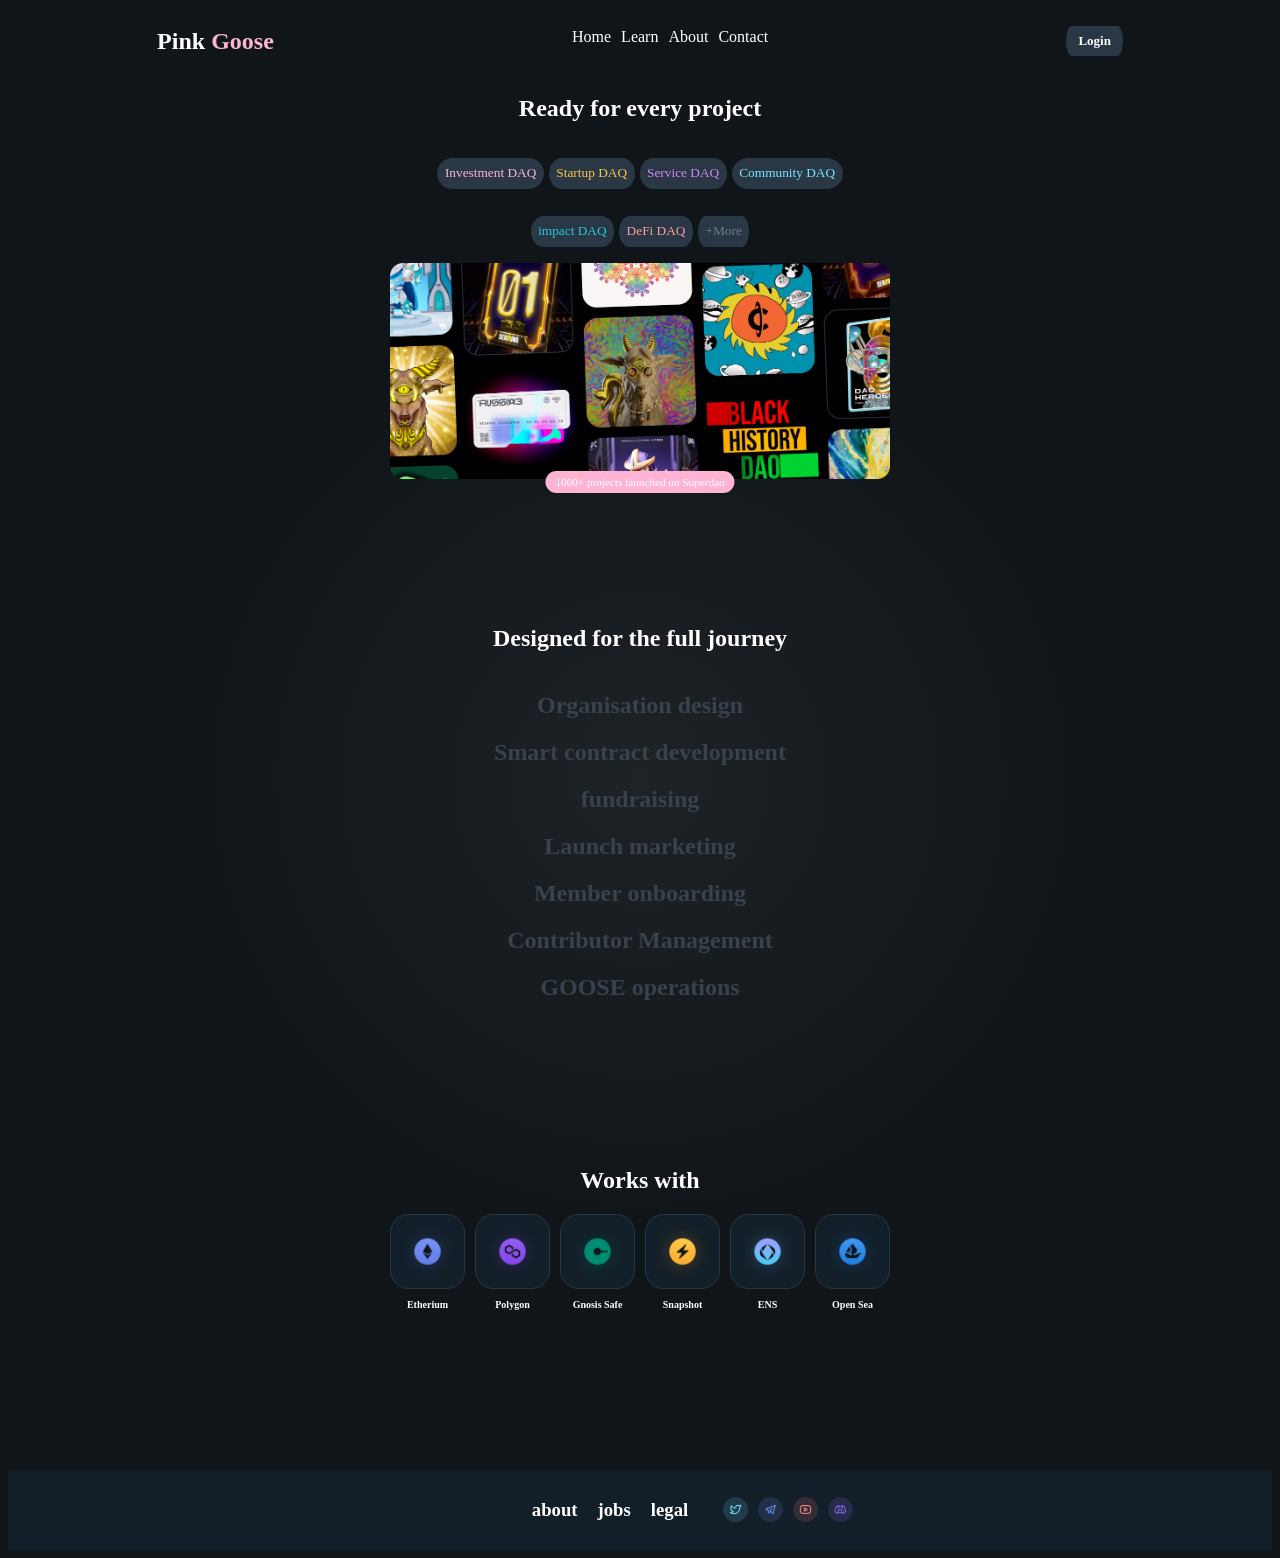
==== about.html @ f8813fab "Fix GitHub Pages asset and navigation paths so the site loads styling and other pages work correctly" ====
<!DOCTYPE html>
<html lang="en">

<head>
    <meta charset="UTF-8">
    <meta name="viewport" content="width=device-width, initial-scale=1.0">
    <title>pinkgoose</title>
    <link rel="stylesheet" href="CSS/style.css">

    <link rel="preconnect" href="https://fonts.googleapis.com">
    <link rel="preconnect" href="https://fonts.gstatic.com" crossorigin>
    <link
        href="https://fonts.googleapis.com/css2?family=Isometra&family=Montserrat:ital,wght@0,100..900;1,100..900&display=swap"
        rel="stylesheet">
</head>

<body class="MPbackgroundcolor" class="Montserrat">
    <!-- navbar -->
      <nav class="navbar">
        <div class="logo">
            <h2>Pink <span>Goose</span></h2>
        </div>
        <div class="navbuttons">
            <a href="index.html">Home</a>
            <a href="learn.html">Learn</a>
            <a href="about.html">About</a>
            <a href="contact.html">Contact</a>
        </div>
        <div class="login">
            <h2>Login</h2>
        </div>
    </nav>
    <!-- every project -->
  <div class="projectbox1">
        <h2>Ready for every project</h2>
        <div class="projectbox2">
            <div class="projectbox3">
                <p id="buttonsprojectbox1">Investment DAQ</p>
                <p id="buttonsprojectbox1">Startup DAQ</p>
                <p id="buttonsprojectbox1">Service DAQ</p>
                <p id="buttonsprojectbox1">Community DAQ</p>
            </div>
            <div class="projectbox4">
                <p id="buttonsprojectbox1">impact DAQ</p>
                <p id="buttonsprojectbox1">DeFi DAQ</p>
                <p id="buttonsprojectbox1">+More</p>
            </div>

        </div>
        <div class="projectbox5">
            <img src="Images/Frame 5535.png" alt="projects">
            <p class="projectbox6">1000+ projects launched on Superdao</p>
        </div>
    </div>

    <!-- Journey -->
      <div class="journeylist1">
        <div class="journeylist2">
            <h2>Designed for the full journey</h2>
        </div>
        <div class="journeylist3">
            <h2>Organisation design</h2>
            <h2>Smart contract development</h2>
            <h2>fundraising</h2>
            <h2>Launch marketing</h2>
            <h2>Member onboarding</h2>
            <h2>Contributor Management</h2>
            <h2>GOOSE operations</h2>
        </div>
    </div>

    <!-- works with -->

       <div class="wwbox1">
        <h2>Works with</h2>
        <div class="wwbox2">
            <div>
                <img src="Images/Frame 5583.png" alt="ww1">
                <h3>Etherium</h3>
            </div>
            <div>
                <img src="Images/Frame 5502.png" alt="ww2">
                <h3>Polygon</h3>
            </div>
            <div>
                <img src="Images/Frame 5584.png" alt="ww3">
                <h3>Gnosis Safe</h3>
            </div>
            <div>
                <img src="Images/Frame 5585.png" alt="ww4">
                <h3>Snapshot</h3>
            </div>
            <div>
                <img src="Images/Frame 5586.png" alt="ww5">
                <h3>ENS</h3>
            </div>
            <div>
                <img src="Images/Frame 5582.png" alt="ww6">
                <h3>Open Sea</h3>
            </div>
        </div>
    </div>

    <!-- FILLER -->

    <div class="fillerspace1"></div>
    
    <!-- bottombar -->
    <div class="bottombar1">
        <div class="bottombarfiller"></div>
        <div class="bottombar1-2">
        <h3>about</h3>
        <h3>jobs</h3>
        <h3>legal</h3>
        </div>
        <div class="bottombar2">
            <img src="Images/twitter2.png">
            <img src="Images/telegram3.png">
            <img src="Images/Youtube2.png">
            <img src="Images/discord2.png">
        </div>
    </div>
    
</body>
</html>
---- CSS/style.css ----
/* Colors */    
.MPbackgroundcolor{
     background:
        radial-gradient(
            circle at center,
            rgba(255, 255, 255, 0.06) 0%,   
            rgba(255, 255, 255, 0.03) 20%,  
            rgba(255, 255, 255, 0) 45%      
        ),
        #10151A;
}

/* FONTS */

.montserrat{
  font-family: "Montserrat", sans-serif;
  font-optical-sizing: auto;
  font-weight: 300;
  font-style: normal;
}

/* text */

.logo h2{
    color:white;
}

.logo span{
    color:#FFB4D3;
}

.login h2{
    background-color:#2A3744;
    border-radius: 20% / 100%;
    color:white;
    font-size: small;
    padding:7px 12px;
    align-self: center;
}

.introbox1 h1{
    color:white;
}

.introbox1 p{
    color:white;
}

.introbox2 p{
    color: black;
}

.projectbox1 h2{
    color:white;
}

.staff1 h2{
    color:white;
}

.weeklydigest1 h2{
    color:white;
}

.weeklydigest1 h3{
    color:#9AAFC3;
    font-size: medium;
    margin: 0%;
}

/* Boxes */

    /*Nav bar  */
.navbar{
    display: flex;
    flex-direction: row;
    justify-content: center;
}

.navbuttons{
    display: flex;
    flex-direction: row;
    justify-content: center;
    gap:10px;
    padding-top: 20px;
    flex-grow: 1;
    color:white;
    text-decoration: none;
}

.navbuttons a{
    color:white;
    text-decoration: none;
}

.logo{
    display: flex;
    flex-grow: 1;
    justify-content: center;
}

.login{
    display: flex;
    flex-grow:1;
    justify-content: center;
}


    /* introbox */

.introbox1{
    display: flex;
    justify-content: center;
    flex-direction: column;
    width:250px;
    margin:0% auto;
    gap:0px;
    text-align: center;
}

.introbox2{
    display: flex;
    justify-content: center;
    width:100px;
    margin:0% auto;
    gap: 5px;
    height:30px;
    border-radius: 20% / 100%;
    background-color: #CEAAFF;
    font-size: smaller;
    align-items: center;
    cursor: pointer;
    transition: 
        background-color 1s ease,
        transform 1s ease;

}

.introbox2:hover{
    background-color:#e66fae;
    box-shadow: 0 0 12px #e66fae;
}

.introbox2:active{
    transform: translateY(10px);
}

    /* projectboxes */
.projectbox1{
    display: flex;
    justify-content: center;
    margin:0% auto;
    gap: 3px;
    width:500px;
    flex-direction: column;
}

.projectbox2{
    display: flex;
    flex-direction: column;
    gap:0px;
}

.projectbox3{
    display: flex;
    flex-direction: row;
    gap:5px;
    justify-content: center;
}

.projectbox3 p{
    transition: all 0.3s ease;
}

.projectbox3 p:hover{
    transform: scale(1.05); 
    cursor: pointer;
}

.projectbox4{
    display:flex;
    flex-direction: row;
    justify-content: center;
    gap: 5px;
}

.projectbox4 p{
    transition: all 0.3s ease;
}

.projectbox4 p:hover{
    transform: scale(1.05); 
    cursor: pointer;
}

.projectbox5{
    position: relative;
    display: block;
    margin:0% auto;
    max-width: 100%;
    height: auto;
    text-align: center;
}

.projectbox6{
    position: absolute;
    bottom: -25px;              
    left: 50%;                
    transform: translateX(-50%);
    background-color: #FFB4D3;
    padding: 5px 10px;
    border-radius: 100px;
    text-align: center;
    color: white;
    font-size: 70%;
}
.projectbox5 img{
    max-width: 100%;
    height: auto;
    display: block;
}


#buttonsprojectbox1{
    border-radius:15% / 50%;
    font-size: smaller;
    background-color: #2A3744;
    align-content: center;
    gap:8%;
    padding: 1.5%;

}

.projectbox3 p:nth-of-type(1){
    color:#FFB4D3;
}

.projectbox3 p:nth-of-type(2){
    color:#FFC24C;
}

.projectbox3 p:nth-of-type(3){
    color: #D387F7;
}

.projectbox3 p:nth-of-type(4){
    color:#77E6FF;
}

.projectbox4 p:nth-of-type(1){
    color:#23C9DE;
}

.projectbox4 p:nth-of-type(2){
    color:#FF9E9E;
}

.projectbox4 p:nth-of-type(3){
    color:#707F8D;
}

.projectbox1 h2{
    text-align: center;
}    

        /* journeyboxes */

.journeylist1{
    display: flex;
    flex-direction: column;
    align-content: center;
    align-items: center;
    margin: 10%;
    text-align: center;
}

.journeylist2{
    color:white
}

.journeylist3{
    color:#37424D;
    transition: color 1s ease;
}

.journeylist3 h2:hover{
    color:#FFB4D3;
    cursor:pointer;
    text-shadow: 0 0 10px #FFB4D3,
                 0 0 20px #FFB4D3,
                 0 0 30px #FFB4D3,
}

    /* WorksWithBoxes */

.wwbox1{
    display: flex;
    justify-content: center;
    flex-direction: column;
    width:600px;
    align-items: center;
    align-content: center;
    margin:0 auto;
    color: white;
}

.wwbox1 h3{
    font-size: x-small;
}


.wwbox1 img{
    transition: all 0.3s ease;
}

.wwbox1 img:hover {
    color: #2A3744;
    text-shadow: 0 0 10px #2A3744,
                 0 0 20px #2A3744,
                 0 0 30px #2A3744;
    transform: scale(1.05);   
    cursor: pointer;
}

.wwbox2{
    display: flex;
    flex-direction: row;
    justify-content: center;
    gap: 10px;
}

.wwbox2 div{
    display: flex;
    flex-direction: column;
    justify-content: center;
    align-content: center;
    align-items: center;
}

.wwbox2 img{
    height:75px;
    width:75px;
}

    /* StaffBox */

.staff1{
    display: flex;
    flex-direction: column;
    align-content: center;
    margin: 0 auto;
    justify-content: center;
    align-items: center;
}

.staff1 img{
    width:400px;
    height:auto;
}

.staff2{
    display: flex;
    flex-direction: row;
    flex-wrap: wrap;
    width:300px;
    align-items: center;
    align-content: center;
    text-align: center;
    column-gap: 5px;
    row-gap: 0%;
    justify-content: center;

}

.staff2 img{
    width:15px;
    height:15px;
    align-self: center;
}

.staff2 p{
    font-size: medium;
    gap:5px;
    color:white;
}

    /* EMAIL BOX */

.weeklydigest1{
    display: flex;
    flex-direction: column;
    justify-content: center;
    background-color: #121E28;
    width:500px;
    height:auto;
    align-content: center;
    align-items: center;
    margin: 0 auto;
    border-radius: 12px;
    border: 1px solid #2A3744;
    
}

.weeklydigest2{
    display: flex;
    flex-direction: row;
}

#emailinput{
    background-color:#121E28;
    width:250px;
    height:30px;
    border: 1px solid #2A3744;
    border-radius: 8px;
    margin:20px;
    text-align:start;
    align-content: center;
    padding:2px;
    color:#d9aef0;
    padding:5px;
}

#emailinput::placeholder{
    color:#2A3744;
    opacity: 1;
}
#emailinput2{
    background-color:#CEAAFF;
    width:70px;
    height:30px;
    text-align: center;
    border-radius: 8px;
    font-size: x-small;
    color:#10151A;
    align-content: center;
    align-self: center;
}

#emailinput2:hover{
    background-color:rgb(229, 122, 179);
    box-shadow: 0 0 12px rgb(229, 122, 179);
}

#emailinput2:active{
    transform: translateY(10px);
}

    /* Pressbox */

.pressbox1{
    display: flex;
    flex-direction: column;
    justify-content: center;
    margin: 0 auto;
    color: white;
    width: fit-content;
    height:auto;
    padding-top: 10px; 
}

.pressbox1-2{
    display:flex;
    flex-direction: row;
}

.pressbox1-2 h2{
    flex-grow: 14;
    text-align: left;
    margin-top: 10px;

}

.pressbox1-2 p{
    flex-grow: 1;
    text-align: right;
    align-content: center;
    color: #8395A7;
    font-size: smaller;
   
}

.pressbox2{
    display: flex;
    flex-direction: row;
    height:auto;
    gap:10px;
    width:100%;
    
}

.pressbox3{
    display: flex;
    flex-direction: column;
    background-color: #77E6FF;
    flex-grow: 1;
    height:auto;
    width:125px;
    padding:10px;
    margin:8px;
    border-radius: 8px;
    justify-content: space-between;
}



.pressbox3 h3{
    font-size: small;
    color:black
}

.pressbox4{
    display: flex;
    flex-direction: column;
    background-color:#E2C1F9;
    flex-grow: 1;
    height:auto;
    width:125px;
    padding:10px;
    margin:8px;
    border-radius: 8px;
    justify-content: space-between;
}


.pressbox4 h3{
    font-size: small;
    color:black
}

.pressbox5{
    display: flex;
    flex-direction: column;
    background-color:#DBE268;
    flex-grow: 1;
    height:auto;
    width:125px;
    padding:10px;
    margin:8px;
    border-radius:8px;
    justify-content: space-between;
}


.pressbox5 h3{
    font-size: small;
    color:black
}

.pressbox2 p{
    text-align: left;
    margin: 0 auto;
    font-size: x-small;
}

.pressbox3 img,
.pressbox4 img,
.pressbox5 img{
    width: auto;
    height:10px;
    align-self:flex-start;
    object-fit: contain;
}

.pressbox3 p,
.pressbox4 p,
.pressbox5 p{
    color:#10151A;
}

.pressbox6{
    color:#10151A;
    justify-content: flex-start;
    display: flex;
    margin-top:auto;
    margin-bottom: 8px;
    font-size: smaller;
}

    /* podcasts */

.podcast1{
    display: flex;
    flex-direction: column;
    justify-content: center;
    margin: 0 auto;
    color: white;
    width: fit-content;
    height:auto;
    padding-top: 10px; 
}

.podcast2{
    display:flex;
    flex-direction: row;
}

.podcast2 h2{
    flex-grow: 14;
    text-align: left;
    margin-top: 10px;

}

.podcast2 p{
    flex-grow: 1;
    text-align: right;
    align-content: center;
    color: #8395A7;
    font-size: smaller;
   
}

.podcast3 {
    display: flex;
    flex-direction: row;
    height:auto;
    gap:10px;
    width:100%;
    
}

.podcast4{
    display: flex;
    flex-direction: column;
    background-color:#121E28;
    flex-grow: 1;
    height:auto;
    width:125px;
    padding:10px;
    margin:8px;
    border-radius: 8px;
    justify-content: space-between;
    border: 1px solid #2A3744
}

.podcast5{
    display: flex;
    flex-direction: column;
    background-color:#121E28;
    flex-grow: 1;
    height:auto;
    width:125px;
    padding:10px;
    margin:8px;
    border-radius: 8px;
    justify-content: space-between;
    border: 1px solid #2A3744
}

.podcast6{
    display: flex;
    flex-direction: column;
    background-color:#121E28;
    flex-grow: 1;
    height:auto;
    width:125px;
    padding:10px;
    margin:8px;
    border-radius:8px;
    justify-content: space-between;
    border: 1px solid #2A3744
}

.podcast4 img,
.podcast5 img,
.podcast6 img{
    width: auto;
    height:15px;
    align-self:flex-start;
    object-fit: contain;
}

.podcast4 p,
.podcast5 p,
.podcast6 p{
    text-align: left;
    margin: 0 auto;
    font-size: x-small;
    color:#E2E2E2;
}

.podcast7 {
    color:#10151A;
    justify-content: flex-start;
    display: flex;
    margin-top:auto;
    margin-bottom: 8px;
    font-size: smaller;
}

.podcast4 h3,
.podcast5 h3,
.podcast6 h3{
    color:white;
    font-size: smaller;
}

.podcast4 h4,
.podcast5 h4,
.podcast6 h4{
    color:white;
    justify-content: flex-start;
    display: flex;
    margin-top:auto;
    margin-bottom: 8px;
    font-size: x-small;
}

/* Goosidea */

.gidea1{
    display: flex;
    flex-direction: column;
    justify-content: center;
    text-align: center;
    margin: 0 auto;
}

.gidea1 h2{
    color:white;
    font-size: x-large;
    margin:1%;
}

.gidea1 h3{
    color:#5A6C7E;
    font-size: x-large;
    margin:1%;
}

.gidea2 {
    display: flex;
    flex-direction: row;
   justify-content: center;
   gap:10px;
   padding-bottom: 10%;
}

.gidea3{
    background-color: #FFC803;
    width:150px;
    height:auto;
    margin:0%;
    text-align: left;
    display: flex;
    flex-direction: row;
    padding:10px;
    border-radius: 8px;
    transition: transform 0.3s ease;
}

.gidea3:hover,
.gidea4:hover {
    transform: scale(1.05);
}

#gidea3telegram{
    display: flex;
    flex-direction: column;
    justify-content: left;
    margin:0;
}

.gidea3 h4,
.gidea4 h4 {
    font-size: smaller;
    margin:0;
}

.gidea3 p,
.gidea4 p {
    font-size: x-small;
    margin:0;
}

.gidea3 img{
    width:20px;
    height:20px;
}
.gidea4 img{
    width:20px;
    height:20px;
}

.gidea4{
    background-color: #E2C1F9;
    width:150px;
    height:auto;
    margin:0%;
    text-align: left;
    display: flex;
    flex-direction: row;
    padding:10px;
    border-radius: 8px;
    gap:10px;
    transition: transform 0.3s ease;
}

#gidea4email{
    display: flex;
    flex-direction: column;
    justify-content: left;
    margin:0;
}

    /* bottombar */

.bottombar1{
    background-color:#121E28;
    color:white;
    transition: color 0.5s ease;
    /* colors */
    display:flex;
    justify-content: center;
    margin:0 auto;
    align-items: center;
    align-content: center;
    gap:30px;
}

.bottombar1-2 h3{
    transform: 0.3s ease;
}

.bottombar1-2 h3:hover{
    color:#FFC803;
    transform:scale(1.05);
}

.bottombar1-2{
    display: flex;
    flex-direction: row;
    gap: 20px;
}

.bottombarfiller{
    display:flex;
    margin:40px;
}
.bottombar2{
    display: flex;
    flex-direction: row;
}

.bottombar2 img{
    width:25px;
    height:25px;
    padding:5px;
}


    /* HEROES boxes*/

.heroes1{
    display: flex;
    flex-direction: column;
    margin-bottom: 80px;
}

.heroes1 h2{
    color:white;
    justify-content: center;
    text-align: center;
}

.heroes1-2{
    display: flex;
    flex-direction: row;
    justify-content: center;
}

.heroes2{
    display:flex;
    flex-direction: column;
    background-color:#FFB4D3;
    width:150px;
    height:150px;
    border-radius: 8px;
    margin:20px;
    align-items:left;
    gap:3px;
}

.heroes2 h3{
    font-size: smaller;
    align-self: left;
    padding:4px;
    margin:0;
}

.heroes2 h4{
    font-size: x-small;
    align-self: left;
    margin:0;
    padding-left:5px;
}

.heroes2 p{
    text-align: right;
    padding-right:5px;
    padding-top: 8%;
    font-size: xx-small;
    font-weight: bold;
}

.heroes2 img{
    width:50px;
    height:50px;
    align-self: center;
    padding:10px;
}

.heroes3{
    display:flex;
    flex-direction: column;
    background-color:#FFB4D3;
    width:150px;
    height:150px;
    border-radius: 8px;
    margin:20px;
}

.heroes3 h3{
    font-size: smaller;
    align-self: left;
    padding:4px;
    margin:0;
}

.heroes3 h4{
    font-size: x-small;
    align-self: left;
    margin:0;
    padding-left:5px;
}

.heroes3 p{
    text-align: right;
    padding-right:5px;
    padding-top: 8%;
    font-size: xx-small;
    font-weight: bold;
}

.heroes3 img{
    width:50px;
    height:50px;
    align-self: center;
    padding:10px;
}


.heroes4{
    display:flex;
    flex-direction: column;
    background-color:#FFB4D3;
    width:150px;
    height:150px;
    border-radius: 8px;
    margin:20px;
}


.heroes4 h3{
    font-size: smaller;
    align-self: left;
    padding:4px;
    margin:0;
}

.heroes4 h4{
    font-size: x-small;
    align-self: left;
    margin:0;
    padding-left:5px;
}

.heroes4 p{
    text-align: right;
    padding-right:5px;
    padding-top: 8%;
    font-size: xx-small;
    font-weight: bold;
}

.heroes4 img{
    width:50px;
    height:50px;
    align-self: center;
    padding:10px;
}

    /* POSTAGOOSE */

.Postgoose1{
    display: flex;
    justify-content: center;
    background-color:#2A3744;
    flex-direction: column;
    margin:0 auto;
    align-content: center;
    width:500px;
    height: auto;
    border-radius: 8px;
    border: 1px solid  #3D4C5B;
}

.Postgoose1 h2{
    align-self: center;
    color:white
}

.Postgoose1 h3{
    color:#3D4C5B;
    font-size: smaller;
    border-radius: 8px;
    width: 200px;
    padding:6px;
    text-align: flex-start;
    border: 1px solid  #3D4C5B;
    align-self: center;
    background-color: #2A3744;
    margin-top: 5px;;

}

.Postgoose1 h4{
    color:#3D4C5B;
    font-size: smaller;
    border-radius: 8px;
    width: 200px;
    height:200px;
    padding:6px;
    text-align: flex-start;
    border: 1px solid  #3D4C5B;
    align-self: center;
    background-color: #2A3744;
    margin-top: 5px;;

}
        /* dropdown */

.dropdown1{
    color:#3D4C5B;
    font-size: smaller;
    border-radius: 8px;
    width: 220px;
    height:auto;
    padding:6px;
    text-align: flex-start;
    border: 1px solid  #3D4C5B;
    align-self: center;
    background-color: #2A3744;
    margin-top: 5px;;
    margin-bottom:10px;
}

.dropdown1 select{
    width:100%;
    padding:15px;
    background:#0A1622;
    color:#3D4C5B;
    border:1px solid #3D4C5B;
    border-radius:12px;
    font-size:16px;
    outline:none;
    cursor:pointer;
}

.dropdown1 select:hover{
    border-color:white;
}
/* FILLER */

.fillerspace1{
    height:150px;
}
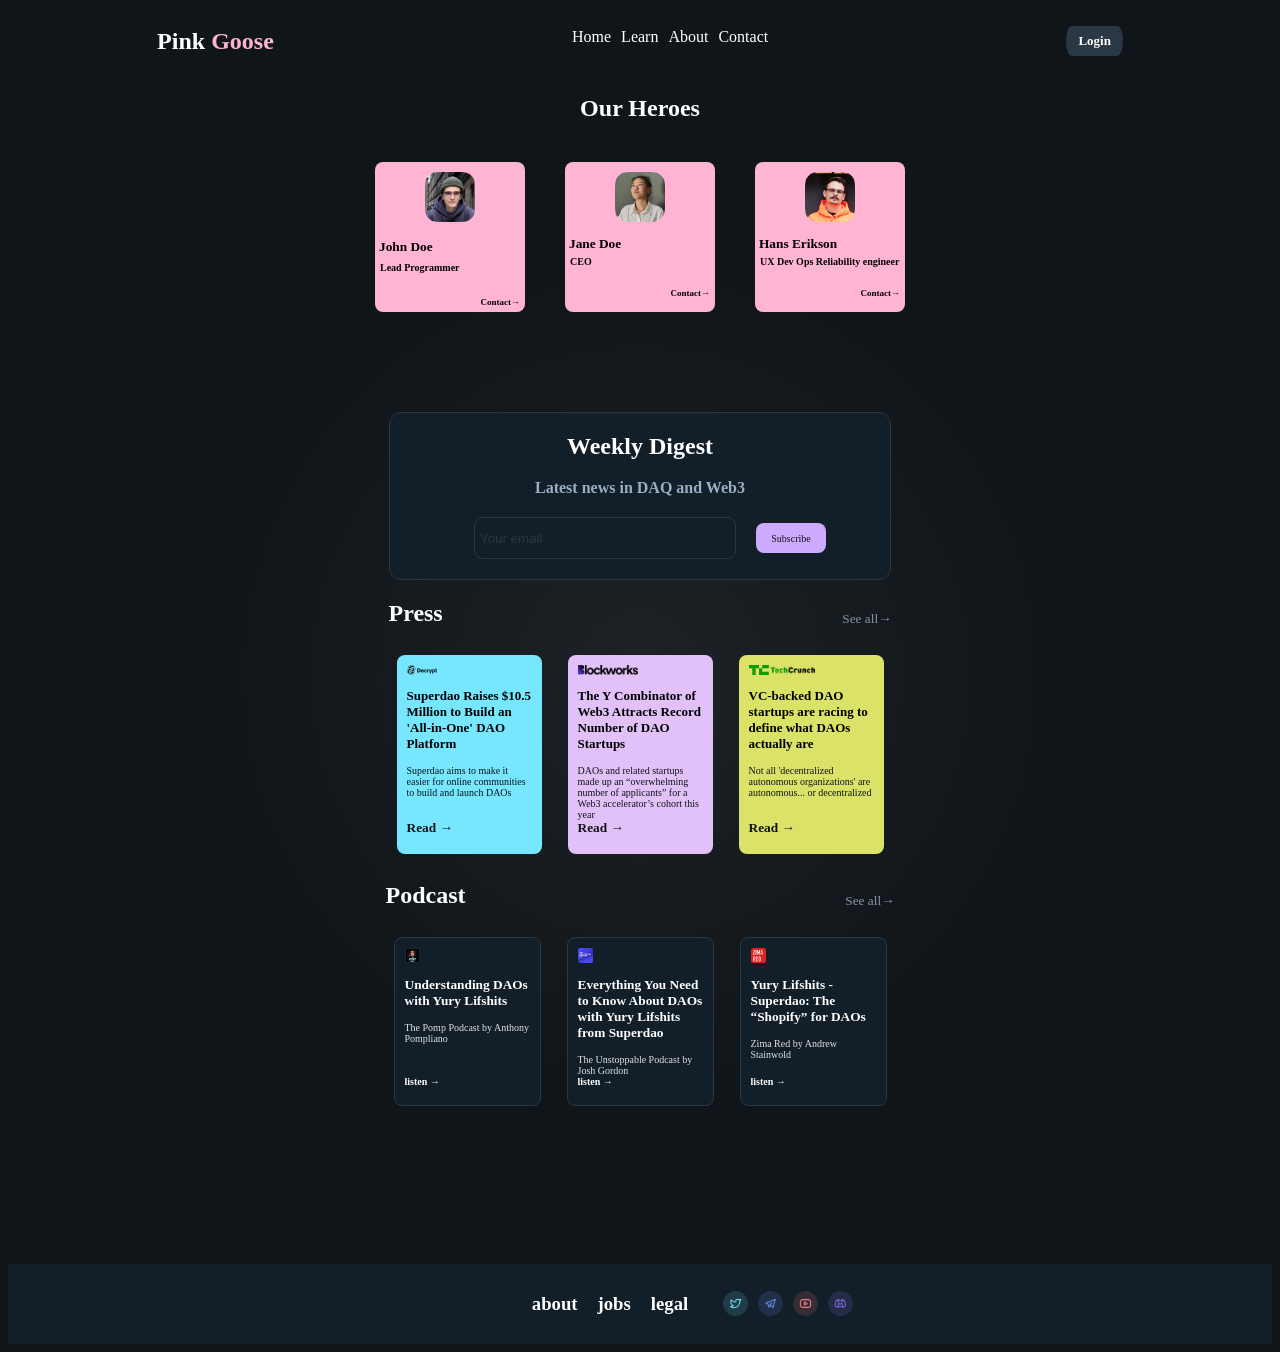
==== commit ca4a8d6e: "Update about.html" ====
--- a/about.html
+++ b/about.html
@@ -30,80 +30,100 @@
             <h2>Login</h2>
         </div>
     </nav>
-    <!-- every project -->
-  <div class="projectbox1">
-        <h2>Ready for every project</h2>
-        <div class="projectbox2">
-            <div class="projectbox3">
-                <p id="buttonsprojectbox1">Investment DAQ</p>
-                <p id="buttonsprojectbox1">Startup DAQ</p>
-                <p id="buttonsprojectbox1">Service DAQ</p>
-                <p id="buttonsprojectbox1">Community DAQ</p>
+  <!-- OURHEROES -->
+    <div class="heroes1">
+        <h2>Our Heroes</h2>
+        <div class="heroes1-2">
+        <div class="heroes2">
+            <img src="../Images/john.png">
+            <h3>John Doe</h3>
+            <h4>Lead Programmer</h4>
+            <p>Contact→</p>
+        </div>
+        <div class="heroes3">
+            <img src="../Images/jane.png">
+            <h3>Jane Doe</h3>
+            <h4>CEO</h4>
+            <p>Contact→</p>
+        </div>
+        <div class="heroes4">
+            <img src="../Images/hans.png">
+            <h3>Hans Erikson</h3>
+            <h4>UX Dev Ops Reliability engineer</h4>
+            <p>Contact→</p>
+        </div>
+        </div>
+
+    </div>
+    <!-- Weekly digest -->
+<div class="weeklydigest1">
+        <h2>Weekly Digest</h2>
+        <h3>Latest news in DAQ and Web3</h3>
+        <div class="weeklydigest2">
+            <input type="text" id="emailinput" placeholder="Your email">
+            <span id="emailinput2">Subscribe</span>
+        </div>
+
+    </div>
+    <!-- PRESS -->
+<div class="pressbox1">
+        <div class="pressbox1-2">
+        <h2>Press</h2>
+        <p>See all→</p>
+        </div>
+        <div class="pressbox2">
+            <div class="pressbox3">
+                <img src="../Images/Vector.png">
+                <h3>Superdao Raises $10.5 Million to Build an 'All-in-One' DAO Platform</h3>
+                <P>Superdao aims to make it easier for online communities to build and launch DAOs</P>
+                <h4 class="pressbox6">Read →</h4>
             </div>
-            <div class="projectbox4">
-                <p id="buttonsprojectbox1">impact DAQ</p>
-                <p id="buttonsprojectbox1">DeFi DAQ</p>
-                <p id="buttonsprojectbox1">+More</p>
+            <div class="pressbox4">
+                <img src="../Images/image 93.png">
+                <h3>The Y Combinator of Web3 Attracts Record Number of DAO Startups</h3>
+                <p>DAOs and related startups made up an “overwhelming number of applicants” for a Web3 accelerator’s cohort this year</p>
+                <h4 class="pressbox6">Read →</h4>
+            </div>
+            <div class="pressbox5">
+                <img src="../Images/TechCrunch-logo 1.png">
+                <h3>VC-backed DAO startups are racing to define what DAOs actually are</h3>
+                <p>Not all 'decentralized autonomous organizations' are autonomous... or decentralized</p>
+                <h4 class="pressbox6">Read →</h4>
             </div>
 
         </div>
-        <div class="projectbox5">
-            <img src="Images/Frame 5535.png" alt="projects">
-            <p class="projectbox6">1000+ projects launched on Superdao</p>
+    </div>
+    <!-- Podcasts -->
+<div class="podcast1">
+        <div class="podcast2">
+        <h2>Podcast</h2>
+        <p>See all→</p>
+        </div>
+        <div class="podcast3">
+            <div class="podcast4">
+                <img src="../Images/podcast1.png">
+                <h3>Understanding DAOs with Yury Lifshits</h3>
+                <P>The Pomp Podcast by Anthony Pompliano</P>
+                <h4>listen →</h4>
+            </div>
+            <div class="podcast5">
+                <img src="../Images/podcast2.png">
+                <h3>Everything You Need to Know About DAOs with Yury Lifshits from Superdao</h3>
+                <p>The Unstoppable Podcast by Josh Gordon</p>
+                <h4>listen →</h4>
+            </div>
+            <div class="podcast6">
+                <img src="../Images/podcast3.png">
+                <h3>Yury Lifshits - Superdao: The “Shopify” for DAOs</h3>
+                <p>Zima Red by Andrew Stainwold</p>
+                <h4>listen →</h4>
+            </div>
+
         </div>
     </div>
-
-    <!-- Journey -->
-      <div class="journeylist1">
-        <div class="journeylist2">
-            <h2>Designed for the full journey</h2>
-        </div>
-        <div class="journeylist3">
-            <h2>Organisation design</h2>
-            <h2>Smart contract development</h2>
-            <h2>fundraising</h2>
-            <h2>Launch marketing</h2>
-            <h2>Member onboarding</h2>
-            <h2>Contributor Management</h2>
-            <h2>GOOSE operations</h2>
-        </div>
-    </div>
-
-    <!-- works with -->
-
-       <div class="wwbox1">
-        <h2>Works with</h2>
-        <div class="wwbox2">
-            <div>
-                <img src="Images/Frame 5583.png" alt="ww1">
-                <h3>Etherium</h3>
-            </div>
-            <div>
-                <img src="Images/Frame 5502.png" alt="ww2">
-                <h3>Polygon</h3>
-            </div>
-            <div>
-                <img src="Images/Frame 5584.png" alt="ww3">
-                <h3>Gnosis Safe</h3>
-            </div>
-            <div>
-                <img src="Images/Frame 5585.png" alt="ww4">
-                <h3>Snapshot</h3>
-            </div>
-            <div>
-                <img src="Images/Frame 5586.png" alt="ww5">
-                <h3>ENS</h3>
-            </div>
-            <div>
-                <img src="Images/Frame 5582.png" alt="ww6">
-                <h3>Open Sea</h3>
-            </div>
-        </div>
-    </div>
-
-    <!-- FILLER -->
-
-    <div class="fillerspace1"></div>
+    <div> 
+    <!-- filler -->
+  <div class="fillerspace1"></div>
     
     <!-- bottombar -->
     <div class="bottombar1">
